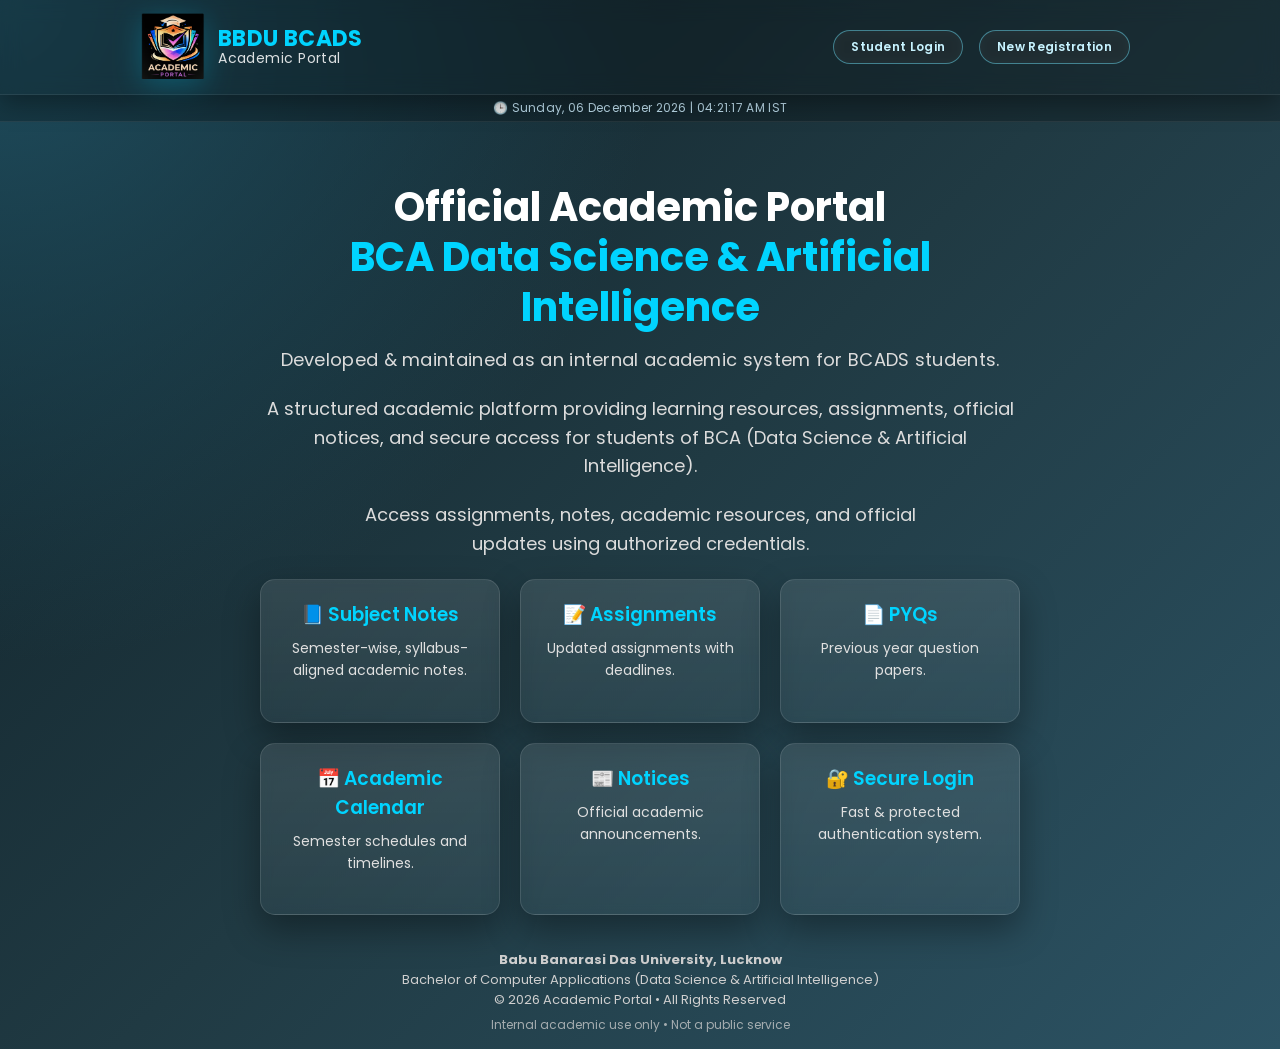
==== index.html @ 57caa930 "Add files via upload" ====
<!DOCTYPE html>
<html lang="en">
<head>
  <meta charset="UTF-8" />
  <meta name="description"
        content="Official academic portal for BBDU BCA Data Science & Artificial Intelligence students." />
  <meta name="author" content="BBDU BCA DS & AI Department" />
  <title>BCADS Academic Portal</title>
  <meta name="viewport" content="width=device-width, initial-scale=1.0" />

  <link href="https://fonts.googleapis.com/css2?family=Poppins:wght@400;500;600;700&display=swap"
        rel="stylesheet">

  <style>
    *{
      margin:0;
      padding:0;
      box-sizing:border-box;
      font-family:"Poppins", Arial, sans-serif;
    }

    body{
      min-height:100vh;
      background:
        radial-gradient(circle at top left,#1f4e5f 0%,transparent 40%),
        linear-gradient(135deg,#0f2027,#203a43,#2c5364);
      color:#fff;
      display:flex;
      flex-direction:column;
    }

    /* ================= HEADER ================= */
    header{
      display: flex;
      align-items: center;
      justify-content: space-between;
      padding: 22px 150px;
      background: rgba(0,0,0,.25);
      backdrop-filter: blur(10px);
      border-bottom: 1px solid rgba(255,255,255,.08);
      box-shadow: 0 8px 24px rgba(0,0,0,.35);
      position: sticky;
      top: 0;
      z-index: 100;
    }

    .logo-box{
      display: flex;
      align-items: center;
      gap: 22px;
    }

    .logo-box img{
      height: 50px;
      transform: scale(1.45);
      filter: drop-shadow(0 4px 10px rgba(0,212,255,.25));
    }

    .brand-text{
      display:flex;
      flex-direction:column;
      line-height:1.1;
    }

    .brand-text strong{
      font-size: 22px;
      color:#00d4ff;
      letter-spacing:.35px;
    }

    .brand-text span{
      font-size: 14px;
      opacity: .85;
      letter-spacing: .45px;
    }
    
    .auth-actions a:hover{
      box-shadow: 0 8px 22px rgba(0,212,255,.35);
    }

    /* ================= AUTH BUTTONS ================= */
    .auth-actions{
      display:flex;
      align-items:center;
      gap:16px;
    }

    .login-btn,
    .register-btn{
      text-decoration:none;
      height: 34px;
      padding:0 17px;
      display:inline-flex;
      align-items:center;
      justify-content:center;
      border-radius:999px;
      font-size:12px;
      font-weight:600;
      letter-spacing:.3px;
      white-space:nowrap;
      cursor:pointer;
      transition:all .25s ease;
    }

    .login-btn{
      background:rgba(255,255,255,.06);
      color:#c7f3ff;
      border:1px solid rgba(110,231,255,.45);
      backdrop-filter:blur(6px);
    }

    .login-btn:hover{
      background:rgba(110,231,255,.12);
      color:#fff;
      transform:translateY(-1px);
      box-shadow:0 6px 16px rgba(110,231,255,.3);
    }

    .register-btn{
      background:rgba(255,255,255,.06);
      color:#c7f3ff;
      border:1px solid rgba(110,231,255,.45);
      backdrop-filter:blur(6px);
    }

    .register-btn:hover{
      background:rgba(110,231,255,.12);
      color:#fff;
      transform:translateY(-1px);
      box-shadow:0 6px 16px rgba(110,231,255,.3);
    }

    /* ================= MAIN ================= */
    main{
      flex:1;
      display:flex;
      align-items:center;
      justify-content:center;
      text-align:center;
      padding:20px;
    }

    .hero{
      max-width:760px;
      animation:fadeUp .9s ease;
      margin-top: 40px;
    }

    @keyframes fadeUp{
      from{opacity:0; transform:translateY(25px);}
      to{opacity:1; transform:translateY(0);}
    }

    .hero h1{
      font-size:40px;
      margin-bottom:14px;
      font-weight:700;
      line-height: 1.25;
    }

    .hero h1 span{
      color:#00d4ff;
    }

    .authority-line{
      font-size:14px;
      color:#9fd9e6;
      margin-bottom:18px;
      letter-spacing:.3px;
    }

    .hero p{
      font-size:18px;
      line-height:1.6;
      color:#dcdcdc;
      margin-bottom:20px;
    }

    .login-note{
      font-size:15px;
      color:#b8c4cc;
      max-width:620px;
      margin:0 auto 32px;
    }

    .hero-actions{
      display:flex;
      justify-content:center;
      gap:18px;
      margin-bottom:40px;
      flex-wrap:wrap;
    }

    .features{
      display:grid;
      grid-template-columns:repeat(auto-fit,minmax(200px,1fr));
      gap:20px;
    }

    .card{
      background:linear-gradient(
        180deg,
        rgba(255,255,255,.10),
        rgba(255,255,255,.04)
      );
      border:1px solid rgba(255,255,255,.12);
      box-shadow:0 15px 35px rgba(0,0,0,.35);
      border-radius:15px;
      padding:20px;
      backdrop-filter:blur(6px);
      transition:.3s;
      cursor: pointer;
    }

    .card:hover{
      transform:translateY(-6px);
      background:rgba(255,255,255,.12);
      box-shadow: 0 18px 40px rgba(0,212,255,.25);
    }

    .card h3{
      color:#00d4ff;
      margin-bottom:8px;
      font-weight:600;
    }

    .card p{
      font-size:14px;
      color:#e0e0e0;
    }

    /* ================= FOOTER ================= */
    footer{
      text-align:center;
      padding:15px;
      font-size:13px;
      color:#cfcfcf;
    }

    .footer-note{
      margin-top:6px;
      font-size:12px;
      opacity:.75;
    }

    /* ================= MOBILE ================= */
    @media(max-width:768px){
      header{
        flex-wrap:wrap;
        padding:18px 20px;
      }
      
      .auth-actions{
        width:100%;
        justify-content:center;
        margin-top:12px;
      }

      .hero h1{
        font-size:28px;
      }

      .hero p{
        font-size:15px;
      }

      .features{
        grid-template-columns:1fr;
      }
    }

/* ================= TABLETS (768px – 991px) ================= */
@media (max-width:991px){
  header{
    padding: 18px 40px;
  }

  .logo-box{
    gap: 12px;
  }

  .logo-box img{
    height: 48px;
    transform: scale(1.25);
  }

  .brand-text strong{
    font-size: 18px;
  }

  .brand-text span{
    font-size: 13px;
  }

  .hero h1{
    font-size: 32px;
  }

  .hero p{
    font-size: 16px;
  }
}

/* ================= MOBILE (max 767px) ================= */
@media (max-width:767px){
  header{
    flex-direction: column;
    gap: 12px;
    padding: 16px 18px;
  }

  .logo-box{
    justify-content: center;
    gap: 15px;
  }

  .logo-box img{
    height: 44px;
    transform: scale(1.4); /* mobile pe over-size na lage */
  }

  .brand-text{
    text-align: center;
  }

  .brand-text strong{
    font-size: 17px;
  }

  .brand-text span{
    font-size: 12px;
  }

  .auth-actions{
    width:100%;
    justify-content:center;
    margin-top:6px;
  }

  .hero h1{
    font-size: 26px;
  }

  .hero p{
    font-size: 14px;
  }

  .login-note{
    font-size: 14px;
  }
}

.system-bar{
  width:100%;
  padding:4px 0;
  text-align:center;
  font-size:12px;
  color:#cfefff;
  background:rgba(0,0,0,.25);
  border-bottom:1px solid rgba(255,255,255,.08);
  letter-spacing:.3px;
  opacity: 0.9;
}

  </style>
</head>

<body>

<header>
  <div class="logo-box">
    <img src="../logo/logo2.png" alt="BBDU Logo">
    <div class="brand-text">
      <strong>BBDU BCADS</strong>
      <span>Academic Portal</span>
    </div>
  </div>

  <div class="auth-actions">
    <a href="/login_page/login.html?mode=login" class="login-btn">
      Student Login
    </a>
    <a href="/login_page/login.html?mode=register" class="register-btn">
      New Registration
    </a>
  </div>
</header>

<div class="system-bar">
  🕒 <span id="dateTime"></span>
</div>

<main>
  <div class="hero">
    <h1>
      Official Academic Portal<br>
      <span>BCA Data Science & Artificial Intelligence</span>
    </h1>

    <p class="authority-line">
      Developed & maintained as an internal academic system for BCADS students.
    </p>

    <p>
      A structured academic platform providing learning resources,
      assignments, official notices, and secure access for students of
      BCA (Data Science & Artificial Intelligence).
    </p>

    <p class="login-note">
      Access assignments, notes, academic resources,
      and official updates using authorized credentials.
    </p>

    <div class="features">
      <div class="card">
        <h3>📘 Subject Notes</h3>
        <p>Semester-wise, syllabus-aligned academic notes.</p>
      </div>

      <div class="card">
        <h3>📝 Assignments</h3>
        <p>Updated assignments with deadlines.</p>
      </div>

      <div class="card">
        <h3>📄 PYQs</h3>
        <p>Previous year question papers.</p>
      </div>

      <div class="card">
        <h3>📅 Academic Calendar</h3>
        <p>Semester schedules and timelines.</p>
      </div>

      <div class="card">
        <h3>📰 Notices</h3>
        <p>Official academic announcements.</p>
      </div>

      <div class="card">
        <h3>🔐 Secure Login</h3>
        <p>Fast & protected authentication system.</p>
      </div>
    </div>
  </div>
</main>

<footer>
  <strong>Babu Banarasi Das University, Lucknow</strong><br>
  Bachelor of Computer Applications (Data Science & Artificial Intelligence)<br>
  © 2026 Academic Portal • All Rights Reserved
  <div class="footer-note">
    Internal academic use only • Not a public service
  </div>
</footer>

<script>
  function updateDateTime() {
    const now = new Date();

    // 2-digit helpers
    const pad = (n) => String(n).padStart(2, "0");

    const weekday = now.toLocaleString("en-IN", { weekday: "long" });
    const month = now.toLocaleString("en-IN", { month: "long" });

    let hours = now.getHours();
    const minutes = pad(now.getMinutes());
    const seconds = pad(now.getSeconds());

    const ampm = hours >= 12 ? "PM" : "AM";
    hours = hours % 12 || 12;

    const day = pad(now.getDate());
    const year = now.getFullYear();

    const formatted =
      `${weekday}, ${day} ${month} ${year} | ` +
      `${pad(hours)}:${minutes}:${seconds} ${ampm} IST`;

    const dateTimeEl = document.getElementById("dateTime");
    if (dateTimeEl) {
      dateTimeEl.innerText = formatted;
    }
  }

  updateDateTime();
  setInterval(updateDateTime, 1000);
</script>

</body>
</html>
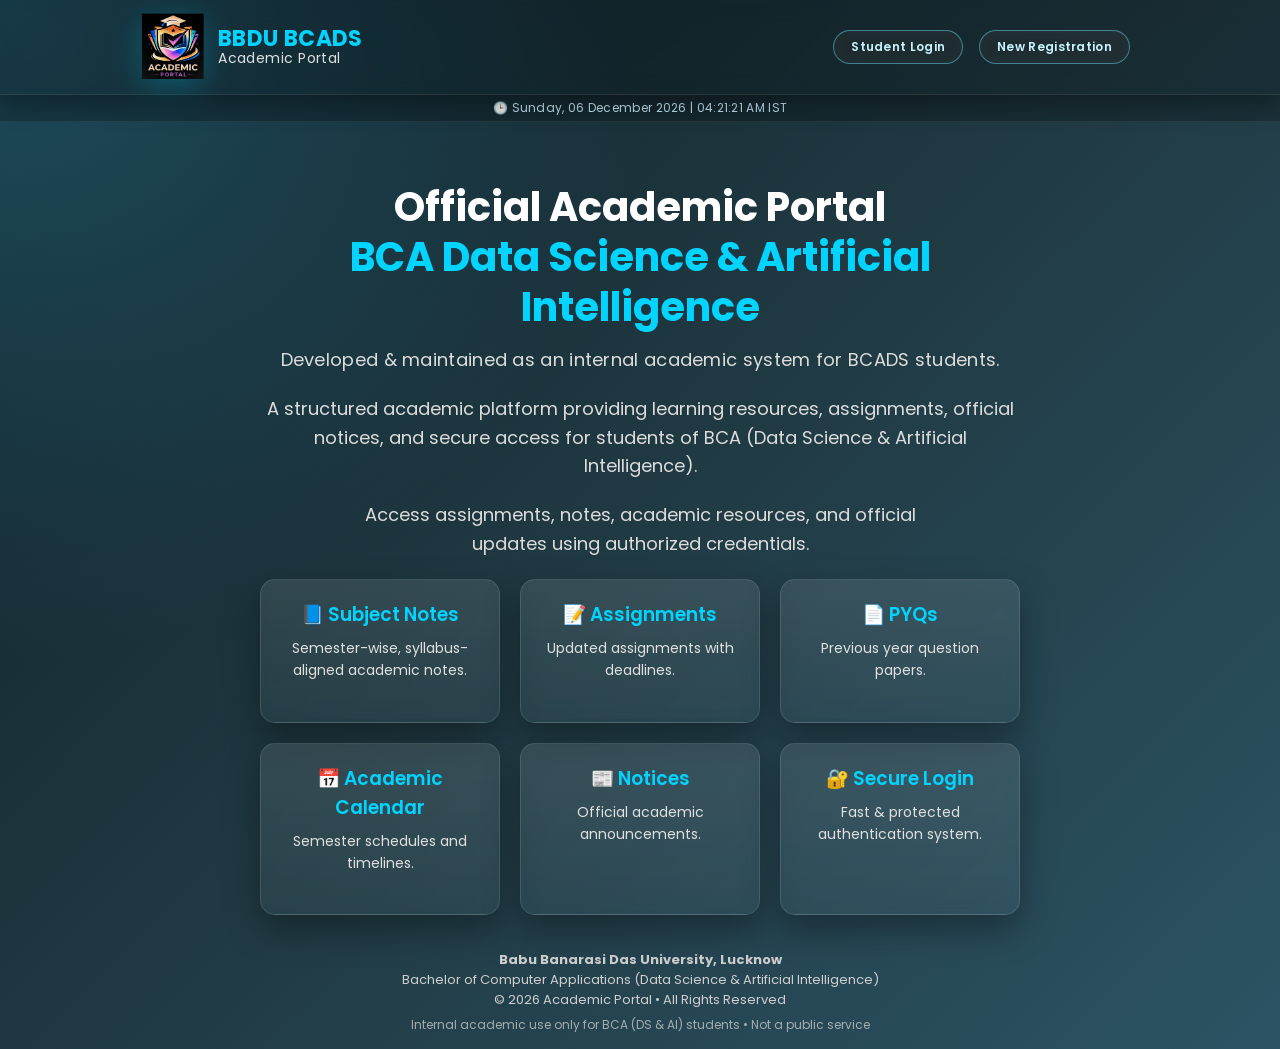
==== commit 6bfe4dc8: "Add files via upload" ====
--- a/index.html
+++ b/index.html
@@ -451,7 +451,7 @@
   Bachelor of Computer Applications (Data Science & Artificial Intelligence)<br>
   © 2026 Academic Portal • All Rights Reserved
   <div class="footer-note">
-    Internal academic use only • Not a public service
+    Internal academic use only for BCA (DS & AI) students • Not a public service
   </div>
 </footer>
 
